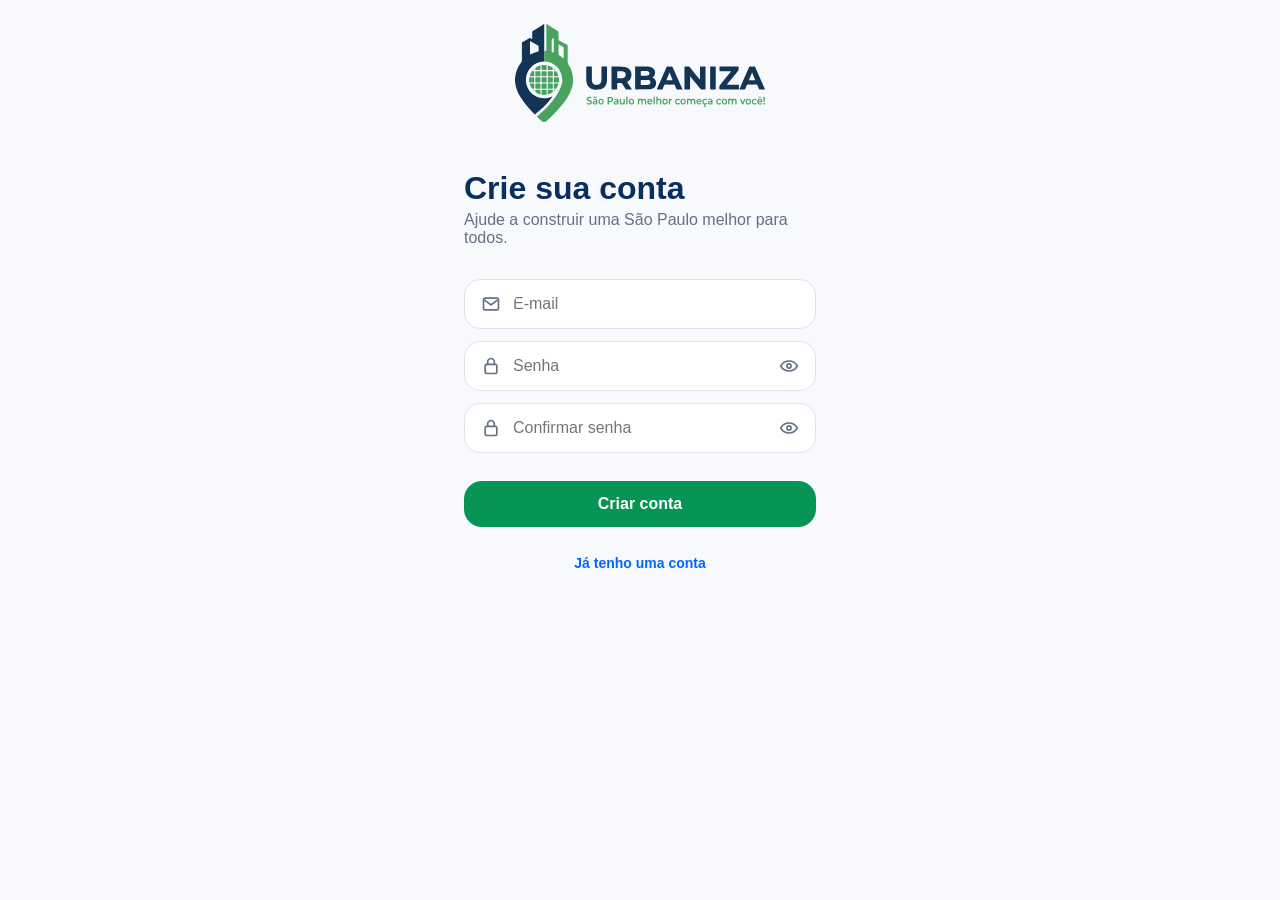
==== Cadastro.html @ d727c7ab "Implementação do restante das telas de login" ====
<!DOCTYPE html>
<html lang="PT-BR">

<head>
    <meta charset="UTF-8">
    <meta name="viewport" content="width=device-width, initial-scale=1.0">
    <title>Criar conta | Urbaniza</title>
    <link rel="stylesheet" href="Style.css">
</head>

<body>
    <header>
        <img src="./assets/Logo.svg" alt="Logo da Urbaniza" class="logo">
    </header>

    <main>
        <h1>Crie sua conta</h1>
        <p>
            Ajude a construir uma São Paulo melhor para todos.
        </p>
        <form>
            <div class="campo">
                <img src="./assets/Email.svg" alt="" class="icone">
                <input type="email" name="email" placeholder="E-mail" aria-label="E-mail" autocomplete="email" required>
            </div>

            <div class="campo">
                <img src="./assets/Cadeado.svg" alt="" class="icone">
                <input type="password" name="senha" placeholder="Senha" aria-label="Senha" autocomplete="new-password"
                    required>

                <button type="button" class="mostrar-senha" aria-label="Mostrar senha">
                    <img src="./assets/Olho.svg" alt="" class="icone">
                </button>
            </div>

            <div class="campo">
                <img src="./assets/Cadeado.svg" alt="" class="icone">
                <input type="password" name="confirmarSenha" placeholder="Confirmar senha" aria-label="Confirmar senha"
                    autocomplete="new-password" required>

                <button type="button" class="mostrar-senha" aria-label="Mostrar confirmação de senha">
                    <img src="./assets/Olho.svg" alt="" class="icone">
                </button>
            </div>

            <button type="submit">Criar conta</button>
            <a href="Index.html" class="recuperar-senha">Já tenho uma conta</a>
        </form>
    </main>

</body>

</html>
---- Style.css ----
* {
  box-sizing: border-box;
}

body {
  margin: 0;
  font-family: Arial, sans-serif;
  background-color: #F7F9FC;  
}

header {
  width: 100%;
  display: flex;
  justify-content: center;
  align-items: center;
  padding: 24px 16px;
}

.logo {
  display: block;
  width: 250px;
  max-width: 100%;
  height: auto;
}

main{
  width: 100%;
  max-width: 400px;
  margin: 0 auto;
  padding: 24px;
  text-align: center;
}

main h1,
main p {
  text-align: left;
}

main h1 {
  margin-top: 0;
  margin-bottom: 4px;
  color: #0B2E5F;
}

main p {
  margin-top: 0;
  margin-bottom: 32px;
  color: #667085;
}

form {
  display: flex;
  flex-direction: column;
  gap: 12px;
}

input{
  width: 100%;
  padding: 14px 16px;
  border: 1px solid #ccc;
  border-radius: 16px;
  background-color: white;
  font-size: 16px;
}

form button[type="submit"] {
  padding: 14px;
  border: none;
  border-radius: 18px;
  background-color: #079455;
  color: white;
  font-size: 16px;
  font-weight: bold;
  cursor: pointer;
  margin-top: 16px;
}

.criar-conta{
  display: block;
  padding: 14px;
  border: 1px solid #079455;
  border-radius: 18px;
  color: #079455;
  background-color: white;
  text-align: center;
  text-decoration: none;
  font-weight: bold;
  
}

.recuperar-senha {
  display: block;
  margin-top: 16px;
  color: #0066ff;
  font-size: 14px;
  text-align: center;
  text-decoration: none;
  font-weight: bold;
}

.campo {
  display: flex;
  align-items: center;
  gap: 12px;
  padding: 14px 16px;
  border: 1px solid #dfe3eb;
  border-radius: 16px;
  background-color: white;
}

.icone {
  width: 20px;
  height: 20px;
  flex-shrink: 0;
}

.campo input {
  flex: 1;
  min-width: 0;
  padding: 0;
  border: none;
  background: transparent;
  font-size: 16px;
}

.campo:focus-within {
  border-color: #009653;
}

.mostrar-senha {
  display: flex;
  align-items: center;
  padding: 0;
  border: none;
  background: transparent;
  cursor: pointer;
}



@media (max-width: 600px) {
  header {
    padding: 16px;
  }

  .logo {
    width: 200px;
  }
}
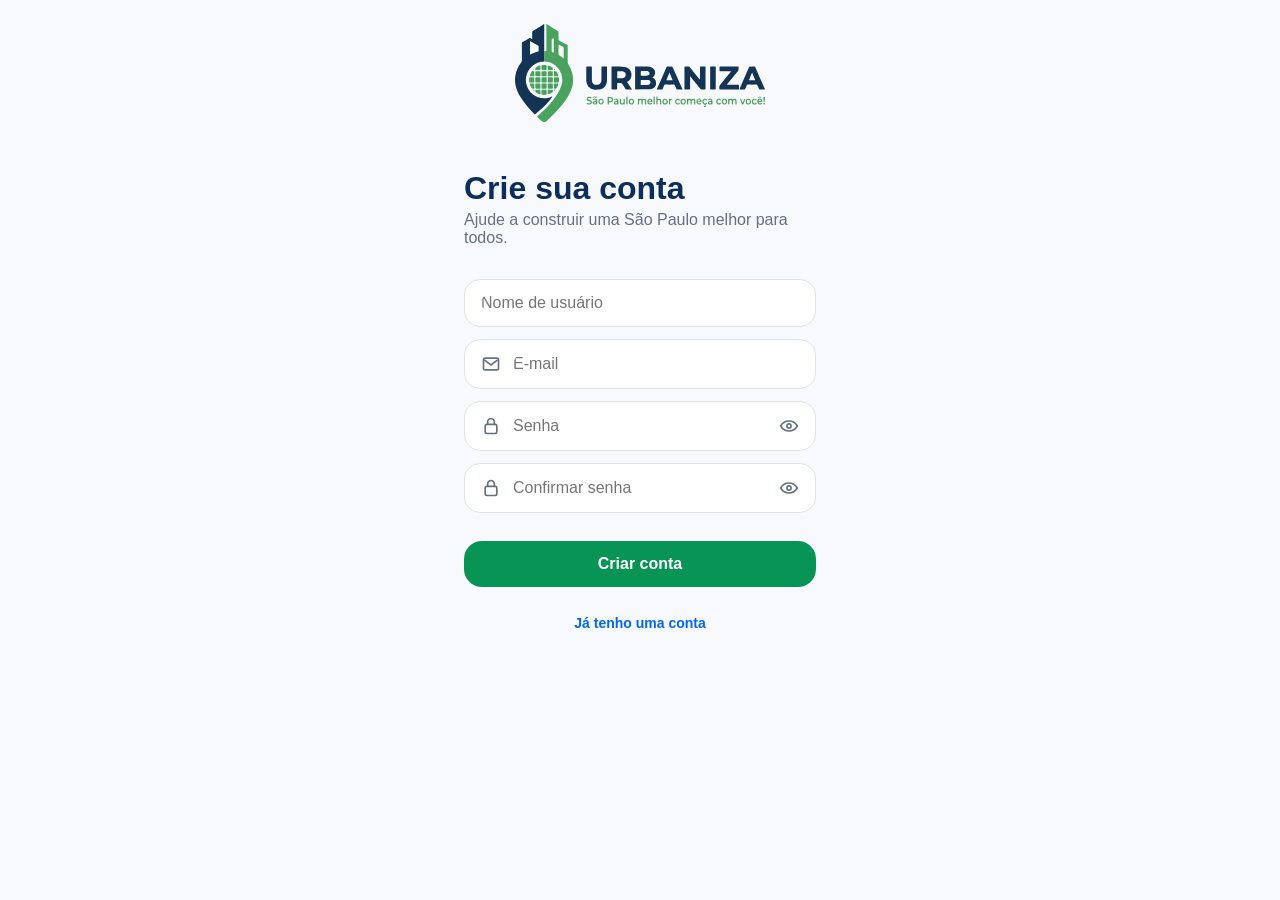
==== commit 1be569e8: "Criação da API" ====
--- a/Cadastro.html
+++ b/Cadastro.html
@@ -18,7 +18,11 @@
         <p>
             Ajude a construir uma São Paulo melhor para todos.
         </p>
-        <form>
+        <form data-conta="cadastro">
+            <div class="campo">
+                <input type="text" name="nome" placeholder="Nome de usuário" aria-label="Nome de usuário"
+                    autocomplete="nickname" maxlength="80" required>
+            </div>
             <div class="campo">
                 <img src="./assets/Email.svg" alt="" class="icone">
                 <input type="email" name="email" placeholder="E-mail" aria-label="E-mail" autocomplete="email" required>
@@ -26,7 +30,7 @@
 
             <div class="campo">
                 <img src="./assets/Cadeado.svg" alt="" class="icone">
-                <input type="password" name="senha" placeholder="Senha" aria-label="Senha" autocomplete="new-password"
+                <input type="password" name="senha" minlength="8" placeholder="Senha" aria-label="Senha" autocomplete="new-password"
                     required>
 
                 <button type="button" class="mostrar-senha" aria-label="Mostrar senha">
@@ -46,9 +50,11 @@
 
             <button type="submit">Criar conta</button>
             <a href="Index.html" class="recuperar-senha">Já tenho uma conta</a>
+        <p id="mensagem-conta" role="status" aria-live="polite"></p>
         </form>
     </main>
 
+<script src="Script_conta.js" defer></script>
 </body>
 
-</html>+</html>
